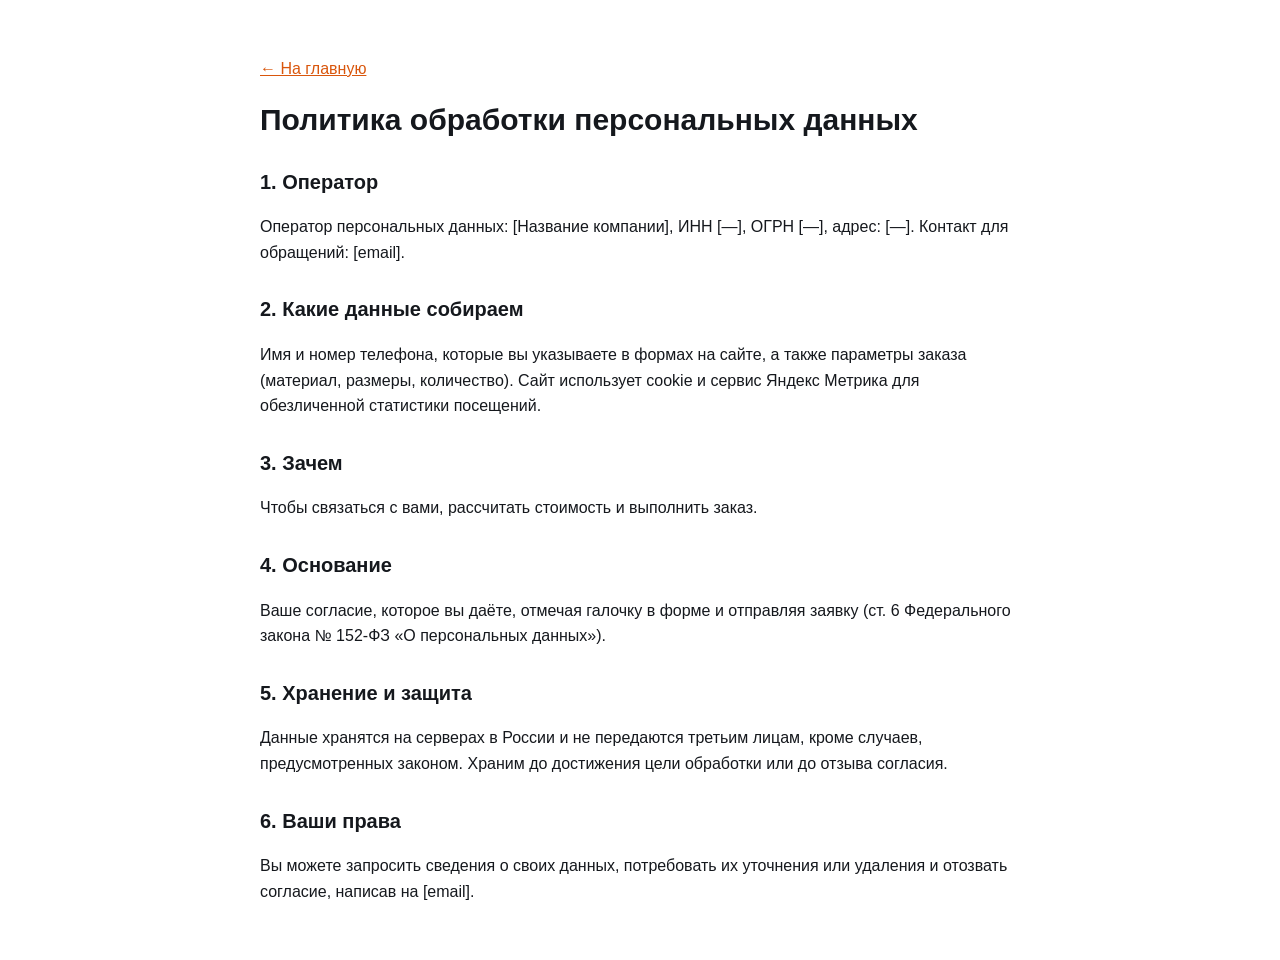
==== policy.html @ 697b517b "Строительные полога: лендинг Первый экран с видео цеха, виды пологов, калькулятор, производство, дос" ====
<!doctype html>
<html lang="ru">
<head>
<meta charset="utf-8">
<meta name="viewport" content="width=device-width, initial-scale=1">
<title>Политика конфиденциальности</title>
<meta name="robots" content="noindex">
<style>
  body { margin: 0; padding: 40px 20px; font: 16px/1.6 -apple-system, BlinkMacSystemFont, "Segoe UI", Roboto, Arial, sans-serif; color: #15181d; background: #fff; }
  main { max-width: 760px; margin: 0 auto; }
  h1 { font-size: 30px; line-height: 1.2; }
  h2 { margin-top: 28px; font-size: 20px; }
  a { color: #d9560c; }
</style>
</head>
<body>
<main>
  <p><a href="index.html">← На главную</a></p>
  <h1>Политика обработки персональных данных</h1>

  <!-- TODO: подставить реквизиты клиента -->
  <h2>1. Оператор</h2>
  <p>Оператор персональных данных: [Название компании], ИНН [—], ОГРН [—], адрес: [—]. Контакт для обращений: [email].</p>

  <h2>2. Какие данные собираем</h2>
  <p>Имя и номер телефона, которые вы указываете в формах на сайте, а также параметры заказа (материал, размеры, количество). Сайт использует cookie и сервис Яндекс Метрика для обезличенной статистики посещений.</p>

  <h2>3. Зачем</h2>
  <p>Чтобы связаться с вами, рассчитать стоимость и выполнить заказ.</p>

  <h2>4. Основание</h2>
  <p>Ваше согласие, которое вы даёте, отмечая галочку в форме и отправляя заявку (ст. 6 Федерального закона № 152-ФЗ «О персональных данных»).</p>

  <h2>5. Хранение и защита</h2>
  <p>Данные хранятся на серверах в России и не передаются третьим лицам, кроме случаев, предусмотренных законом. Храним до достижения цели обработки или до отзыва согласия.</p>

  <h2>6. Ваши права</h2>
  <p>Вы можете запросить сведения о своих данных, потребовать их уточнения или удаления и отозвать согласие, написав на [email].</p>
</main>
</body>
</html>
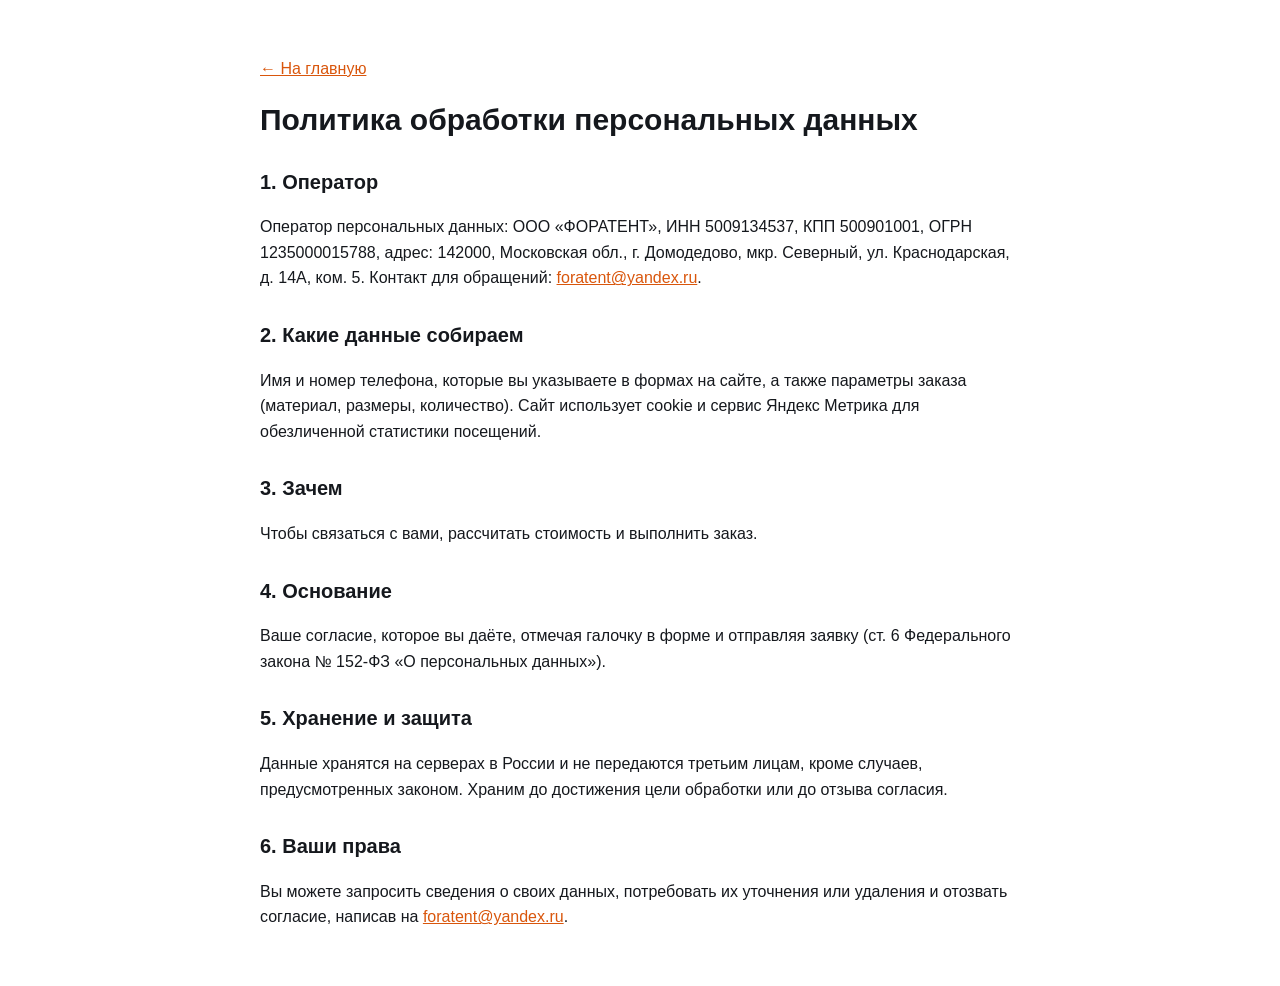
==== commit 7c9c238f: "Цены за м² по плотностям, калькулятор с выбором плотности, реквизиты ООО «ФОРАТЕНТ» Цены от клиента " ====
--- a/policy.html
+++ b/policy.html
@@ -20,7 +20,7 @@
 
   <!-- TODO: подставить реквизиты клиента -->
   <h2>1. Оператор</h2>
-  <p>Оператор персональных данных: [Название компании], ИНН [—], ОГРН [—], адрес: [—]. Контакт для обращений: [email].</p>
+  <p>Оператор персональных данных: ООО «ФОРАТЕНТ», ИНН 5009134537, КПП 500901001, ОГРН 1235000015788, адрес: 142000, Московская обл., г. Домодедово, мкр. Северный, ул. Краснодарская, д. 14А, ком. 5. Контакт для обращений: <a href="mailto:foratent@yandex.ru">foratent@yandex.ru</a>.</p>
 
   <h2>2. Какие данные собираем</h2>
   <p>Имя и номер телефона, которые вы указываете в формах на сайте, а также параметры заказа (материал, размеры, количество). Сайт использует cookie и сервис Яндекс Метрика для обезличенной статистики посещений.</p>
@@ -35,7 +35,7 @@
   <p>Данные хранятся на серверах в России и не передаются третьим лицам, кроме случаев, предусмотренных законом. Храним до достижения цели обработки или до отзыва согласия.</p>
 
   <h2>6. Ваши права</h2>
-  <p>Вы можете запросить сведения о своих данных, потребовать их уточнения или удаления и отозвать согласие, написав на [email].</p>
+  <p>Вы можете запросить сведения о своих данных, потребовать их уточнения или удаления и отозвать согласие, написав на <a href="mailto:foratent@yandex.ru">foratent@yandex.ru</a>.</p>
 </main>
 </body>
 </html>
